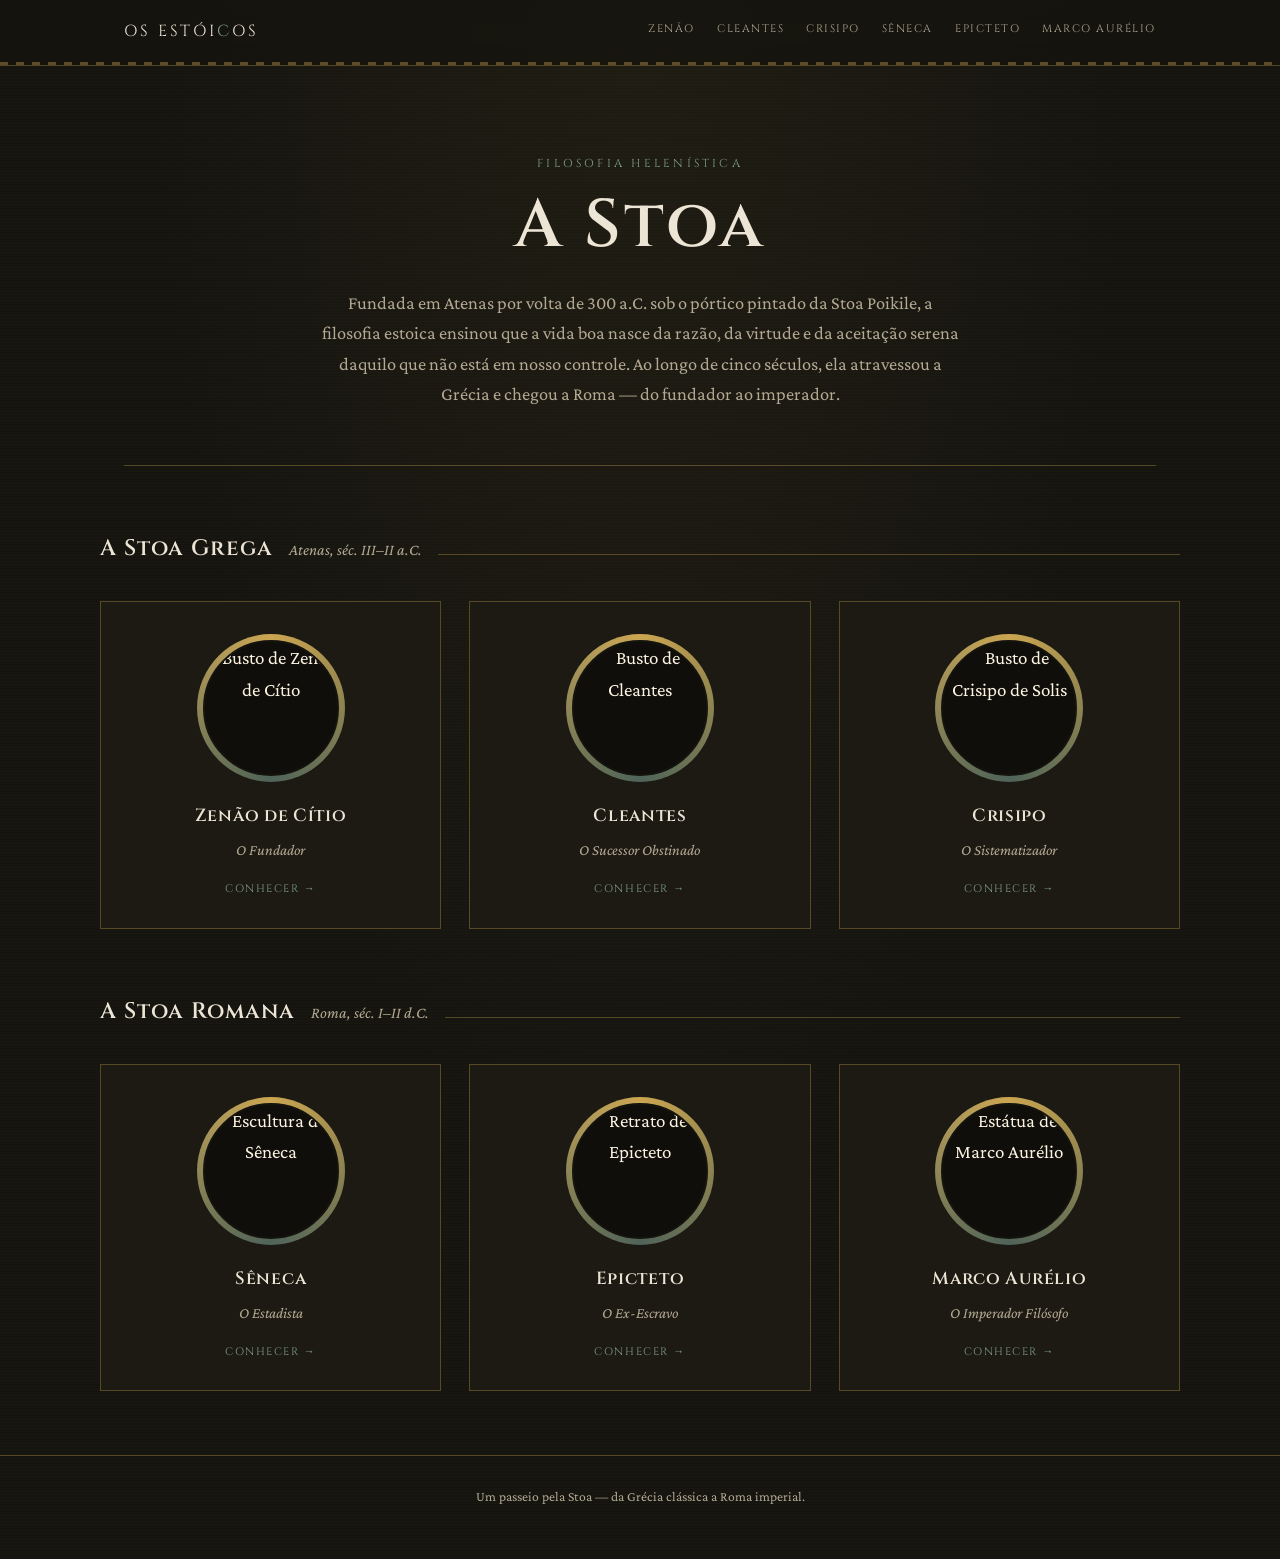
==== index.html @ 4e1180bf "Add files via upload" ====
<!DOCTYPE html>
<html lang="pt-BR">
<head>
<meta charset="UTF-8">
<meta name="viewport" content="width=device-width, initial-scale=1.0">
<title>Os Estóicos — A Stoa</title>
<link rel="stylesheet" href="style.css">
</head>
<body>

<header class="frieze">
  <div class="frieze-inner">
    <div class="brand">OS ESTÓI<span>C</span>OS</div>
    <nav class="frieze-links" aria-label="Filósofos">
      <a href="zenao.html">Zenão</a>
      <a href="cleantes.html">Cleantes</a>
      <a href="crisipo.html">Crisipo</a>
      <a href="seneca.html">Sêneca</a>
      <a href="epicteto.html">Epicteto</a>
      <a href="marco-aurelio.html">Marco Aurélio</a>
    </nav>
  </div>
</header>

<main>
  <section class="hero wrap">
    <span class="eyebrow">Filosofia Helenística</span>
    <h1>A Stoa</h1>
    <p class="lede">
      Fundada em Atenas por volta de 300 a.C. sob o pórtico pintado da Stoa Poikile,
      a filosofia estoica ensinou que a vida boa nasce da razão, da virtude e da
      aceitação serena daquilo que não está em nosso controle. Ao longo de cinco
      séculos, ela atravessou a Grécia e chegou a Roma — do fundador ao imperador.
    </p>
  </section>

  <div class="wrap"><hr class="rule"></div>

  <section class="section wrap">
    <div class="era-head">
      <h2>A Stoa Grega</h2>
      <span class="years">Atenas, séc. III–II a.C.</span>
    </div>
    <div class="stele-grid">

      <article class="stele">
        <div class="coin">
          <div class="coin-inner">
            <img src="https://commons.wikimedia.org/wiki/Special:FilePath/Zeno_of_Citium_bust,_Farnese_collection_(Naples).jpg?width=400" alt="Busto de Zenão de Cítio">
          </div>
        </div>
        <h3>Zenão de Cítio</h3>
        <span class="epithet">O Fundador</span>
        <a class="goto" href="zenao.html">Conhecer →</a>
      </article>

      <article class="stele">
        <div class="coin">
          <div class="coin-inner">
            <img src="https://commons.wikimedia.org/wiki/Special:FilePath/Bust_of_the_Stoic_Philosopher_Cleanthes.jpg?width=400" alt="Busto de Cleantes">
          </div>
        </div>
        <h3>Cleantes</h3>
        <span class="epithet">O Sucessor Obstinado</span>
        <a class="goto" href="cleantes.html">Conhecer →</a>
      </article>

      <article class="stele">
        <div class="coin">
          <div class="coin-inner">
            <img src="https://commons.wikimedia.org/wiki/Special:FilePath/Chrysippus_of_Soli.jpg?width=400" alt="Busto de Crisipo de Solis">
          </div>
        </div>
        <h3>Crisipo</h3>
        <span class="epithet">O Sistematizador</span>
        <a class="goto" href="crisipo.html">Conhecer →</a>
      </article>

    </div>
  </section>

  <section class="section wrap" style="padding-top:0">
    <div class="era-head">
      <h2>A Stoa Romana</h2>
      <span class="years">Roma, séc. I–II d.C.</span>
    </div>
    <div class="stele-grid">

      <article class="stele">
        <div class="coin">
          <div class="coin-inner">
            <img src="https://commons.wikimedia.org/wiki/Special:FilePath/Seneca_antique_sculpture.JPG?width=400" alt="Escultura de Sêneca">
          </div>
        </div>
        <h3>Sêneca</h3>
        <span class="epithet">O Estadista</span>
        <a class="goto" href="seneca.html">Conhecer →</a>
      </article>

      <article class="stele">
        <div class="coin">
          <div class="coin-inner">
            <img src="https://commons.wikimedia.org/wiki/Special:FilePath/Epictetus.jpg?width=400" alt="Retrato de Epicteto">
          </div>
        </div>
        <h3>Epicteto</h3>
        <span class="epithet">O Ex-Escravo</span>
        <a class="goto" href="epicteto.html">Conhecer →</a>
      </article>

      <article class="stele">
        <div class="coin">
          <div class="coin-inner">
            <img src="https://commons.wikimedia.org/wiki/Special:FilePath/Marcus_Aurelius_Capitoline_Hill_September_2015-1.jpg?width=400" alt="Estátua de Marco Aurélio">
          </div>
        </div>
        <h3>Marco Aurélio</h3>
        <span class="epithet">O Imperador Filósofo</span>
        <a class="goto" href="marco-aurelio.html">Conhecer →</a>
      </article>

    </div>
  </section>
</main>

<footer>
  <div class="wrap">Um passeio pela Stoa — da Grécia clássica a Roma imperial.</div>
</footer>

</body>
</html>
---- style.css ----
@import url('https://fonts.googleapis.com/css2?family=Cinzel:wght@500;600;700&family=Crimson+Pro:ital,wght@0,400;0,500;0,600;1,400&display=swap');

:root{
  --bg: #15140f;
  --bg-panel: #1c1a13;
  --marble: #ece4d4;
  --marble-dim: #b3a993;
  --verdigris: #7fa08c;
  --verdigris-dim: #4f6459;
  --terracotta: #b4502f;
  --gold: #c9a24a;
  --rule: rgba(201,162,74,0.35);
  --maxw: 1080px;
}

*{ box-sizing: border-box; }

html{ scroll-behavior: smooth; }

body{
  margin:0;
  background: var(--bg);
  background-image:
    radial-gradient(ellipse at top, rgba(201,162,74,0.06), transparent 55%),
    repeating-linear-gradient(180deg, rgba(255,255,255,0.012) 0px, rgba(255,255,255,0.012) 1px, transparent 1px, transparent 3px);
  color: var(--marble);
  font-family: 'Crimson Pro', Georgia, serif;
  font-size: 19px;
  line-height: 1.65;
  -webkit-font-smoothing: antialiased;
}

a{ color: var(--verdigris); text-decoration: none; }
a:hover{ color: var(--gold); }
a:focus-visible, button:focus-visible{ outline: 2px solid var(--gold); outline-offset: 3px; }

h1,h2,h3, .display{
  font-family: 'Cinzel', serif;
  letter-spacing: 0.04em;
  font-weight: 600;
  color: var(--marble);
  margin: 0;
}

.eyebrow{
  font-family: 'Cinzel', serif;
  font-size: 0.72rem;
  letter-spacing: 0.28em;
  text-transform: uppercase;
  color: var(--verdigris);
}

/* ---------- frieze nav ---------- */
.frieze{
  position: sticky;
  top: 0;
  z-index: 50;
  border-bottom: 1px solid var(--rule);
  background: rgba(21,20,15,0.78);
  backdrop-filter: blur(10px) saturate(1.1);
  -webkit-backdrop-filter: blur(10px) saturate(1.1);
}
/* delicate gold key-pattern hairline beneath the nav */
.frieze::after{
  content:"";
  display:block;
  height:3px;
  background-image: repeating-linear-gradient(
    90deg,
    var(--gold) 0 8px,
    transparent 8px 16px
  );
  opacity: 0.4;
}
.frieze-inner{
  max-width: var(--maxw);
  margin: 0 auto;
  padding: 18px 24px;
  display:flex;
  align-items:center;
  justify-content: space-between;
  gap: 20px;
  flex-wrap: wrap;
}
.brand{
  font-family:'Cinzel', serif;
  font-size: 1rem;
  letter-spacing: 0.18em;
  color: var(--marble);
  white-space: nowrap;
}
.brand span{ color: var(--verdigris); }
.frieze-links{
  display:flex;
  gap: 22px;
  flex-wrap: wrap;
  font-family:'Cinzel', serif;
  font-size: 0.68rem;
  letter-spacing: 0.14em;
  text-transform: uppercase;
}
.frieze-links a{
  color: var(--marble-dim);
  padding-bottom: 4px;
  border-bottom: 1px solid transparent;
}
.frieze-links a:hover{ color: var(--marble); border-color: var(--rule); }
.frieze-links a.current{ color: var(--gold); border-color: var(--gold); }

/* ---------- layout helpers ---------- */
.wrap{ max-width: var(--maxw); margin: 0 auto; padding: 0 24px; }
.section{ padding: 64px 0; }
.rule{
  height:1px;
  background: var(--rule);
  border:none;
  margin: 0;
}

/* ---------- entrance animation ---------- */
@keyframes fadeUp{
  from{ opacity:0; transform: translateY(16px); }
  to{ opacity:1; transform: translateY(0); }
}
.fade-in{
  animation: fadeUp 0.8s cubic-bezier(.2,.7,.3,1) both;
}

/* ---------- home hero ---------- */
.hero{ padding: 88px 0 56px; text-align:center; }
.hero .eyebrow{ display:block; margin-bottom: 18px; animation: fadeUp 0.7s ease both; }
.hero h1{
  font-size: clamp(2.4rem, 6vw, 4.2rem);
  line-height: 1.05;
  animation: fadeUp 0.8s ease both 0.08s;
}
.hero p.lede{
  max-width: 640px;
  margin: 26px auto 0;
  color: var(--marble-dim);
  font-size: 1.15rem;
  animation: fadeUp 0.9s ease both 0.16s;
}

/* ---------- coin medallion ---------- */
.coin{
  position: relative;
  width: 148px; height:148px;
  margin: 0 auto;
  border-radius: 50%;
  padding: 6px;
  background:
    radial-gradient(circle at 30% 25%, rgba(255,255,255,0.08), transparent 60%),
    conic-gradient(from 0deg, var(--gold), var(--verdigris-dim), var(--gold));
  transition: box-shadow 0.4s ease, transform 0.4s ease;
  animation: fadeUp 0.8s ease both;
}
.coin-inner{
  width:100%; height:100%;
  border-radius:50%;
  overflow:hidden;
  border: 2px solid var(--bg);
  background: #0f0e0a;
}
.coin-inner img{
  width:100%; height:100%;
  object-fit: cover;
  filter: grayscale(0.55) sepia(0.18) contrast(1.05);
  display:block;
  transition: filter 0.4s ease, transform 0.6s ease;
}
.coin.large{ width: 220px; height:220px; }

.stele:hover .coin,
.p-hero .coin:hover{
  box-shadow: 0 0 0 6px rgba(201,162,74,0.12), 0 8px 28px rgba(0,0,0,0.45);
  transform: scale(1.03);
}
.stele:hover .coin-inner img{
  filter: grayscale(0.25) sepia(0.22) contrast(1.08);
  transform: scale(1.06);
}

/* ---------- era group ---------- */
.era-head{
  display:flex;
  align-items:baseline;
  gap: 16px;
  margin-bottom: 34px;
}
.era-head h2{ font-size: 1.4rem; }
.era-head .years{ color: var(--marble-dim); font-family:'Crimson Pro',serif; font-style: italic; font-size:1rem; }
.era-head::after{
  content:"";
  flex:1;
  height:1px;
  background: var(--rule);
}

.stele-grid{
  display:grid;
  grid-template-columns: repeat(3, 1fr);
  gap: 28px;
}
@media (max-width: 720px){
  .stele-grid{ grid-template-columns: 1fr; }
}

.stele{
  background: var(--bg-panel);
  border: 1px solid var(--rule);
  padding: 32px 22px 26px;
  text-align:center;
  transition: transform 0.25s ease, border-color 0.25s ease, background 0.25s ease, box-shadow 0.25s ease;
  animation: fadeUp 0.7s ease both;
}
.stele-grid > .stele:nth-child(1){ animation-delay: 0.05s; }
.stele-grid > .stele:nth-child(2){ animation-delay: 0.14s; }
.stele-grid > .stele:nth-child(3){ animation-delay: 0.23s; }

.stele:hover{
  transform: translateY(-6px);
  border-color: var(--gold);
  background: #221f16;
  box-shadow: 0 14px 32px rgba(0,0,0,0.35);
}
.stele h3{
  margin-top: 20px;
  font-size: 1.1rem;
}
.stele .epithet{
  display:block;
  margin-top: 6px;
  font-style: italic;
  color: var(--marble-dim);
  font-size: 0.95rem;
}
.stele .goto{
  display:inline-block;
  margin-top: 18px;
  font-family:'Cinzel', serif;
  font-size: 0.68rem;
  letter-spacing: 0.14em;
  text-transform: uppercase;
  transition: letter-spacing 0.3s ease, color 0.3s ease;
}
.stele:hover .goto{
  letter-spacing: 0.2em;
  color: var(--gold);
}

/* ---------- philosopher page ---------- */
.p-hero{
  text-align:center;
  padding: 72px 0 40px;
}
.p-hero h1{
  margin-top: 26px;
  font-size: clamp(2rem, 5vw, 3rem);
  animation: fadeUp 0.8s ease both 0.08s;
}
.p-hero .epithet{
  display:block;
  margin-top: 10px;
  font-style: italic;
  color: var(--marble-dim);
  font-size: 1.1rem;
  animation: fadeUp 0.8s ease both 0.14s;
}
.p-hero .dates{
  display:block;
  margin-top: 8px;
  color: var(--verdigris);
  font-family:'Cinzel', serif;
  font-size: 0.78rem;
  letter-spacing: 0.16em;
  animation: fadeUp 0.8s ease both 0.2s;
}

.content-grid{
  display:grid;
  grid-template-columns: 1fr;
  gap: 46px;
  max-width: 760px;
  margin: 0 auto;
  animation: fadeUp 0.8s ease both 0.1s;
}
.content-grid h2{
  font-size: 1.15rem;
  margin-bottom: 16px;
  padding-bottom: 12px;
  border-bottom: 1px solid var(--rule);
}
.content-grid p{ margin: 0 0 14px; color: var(--marble); }
.content-grid p:last-child{ margin-bottom: 0; }

.quote-block{
  position: relative;
  max-width: 700px;
  margin: 10px auto 0;
  padding: 30px 34px;
  background: var(--bg-panel);
  border-left: 3px solid var(--verdigris);
  border-right: 3px solid var(--verdigris);
  font-style: italic;
  color: var(--marble);
  text-align:center;
  font-size: 1.15rem;
  animation: fadeUp 0.9s ease both 0.2s;
}
.quote-block::before{
  content: "\201C";
  position: absolute;
  top: -6px;
  left: 18px;
  font-family: Georgia, serif;
  font-style: normal;
  font-size: 3.4rem;
  color: var(--gold);
  opacity: 0.5;
  line-height: 1;
}
.quote-block cite{
  display:block;
  margin-top: 14px;
  font-style: normal;
  font-family:'Cinzel', serif;
  font-size: 0.68rem;
  letter-spacing: 0.14em;
  color: var(--marble-dim);
  text-transform: uppercase;
}

footer{
  border-top: 1px solid var(--rule);
  padding: 30px 0 50px;
  text-align:center;
  color: var(--marble-dim);
  font-size: 0.85rem;
}
footer a{ color: var(--verdigris); }

.back-link{
  display:inline-block;
  margin: 0 auto 10px;
  font-family:'Cinzel', serif;
  font-size: 0.72rem;
  letter-spacing: 0.14em;
  text-transform: uppercase;
  transition: transform 0.25s ease, color 0.25s ease;
}
.back-link:hover{
  transform: translateX(-4px);
  color: var(--gold);
}

@media (prefers-reduced-motion: reduce){
  *{ transition: none !important; animation: none !important; }
}
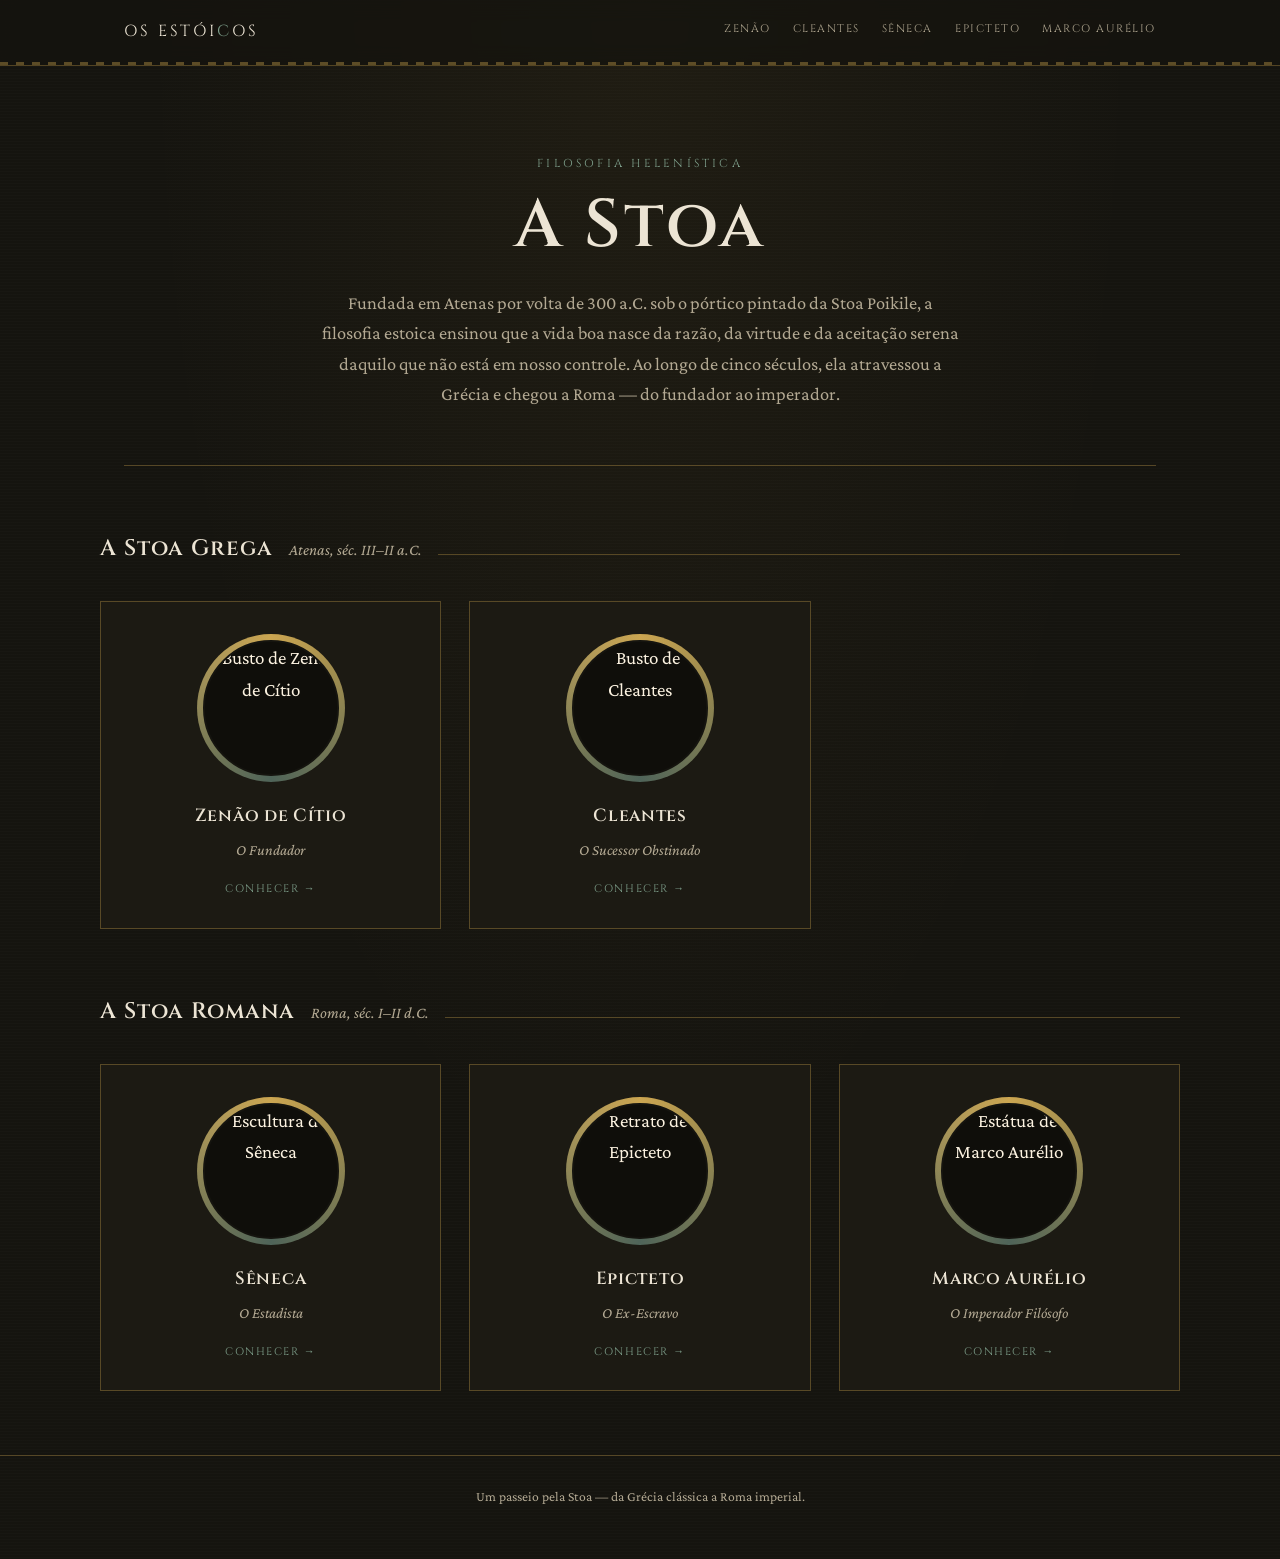
==== commit dcfc5d35: "novo index.html sem crisipo" ====
--- a/index.html
+++ b/index.html
@@ -7,21 +7,20 @@
 <link rel="stylesheet" href="style.css">
 </head>
 <body>
-
+ 
 <header class="frieze">
   <div class="frieze-inner">
     <div class="brand">OS ESTÓI<span>C</span>OS</div>
     <nav class="frieze-links" aria-label="Filósofos">
       <a href="zenao.html">Zenão</a>
       <a href="cleantes.html">Cleantes</a>
-      <a href="crisipo.html">Crisipo</a>
       <a href="seneca.html">Sêneca</a>
       <a href="epicteto.html">Epicteto</a>
       <a href="marco-aurelio.html">Marco Aurélio</a>
     </nav>
   </div>
 </header>
-
+ 
 <main>
   <section class="hero wrap">
     <span class="eyebrow">Filosofia Helenística</span>
@@ -33,16 +32,16 @@
       séculos, ela atravessou a Grécia e chegou a Roma — do fundador ao imperador.
     </p>
   </section>
-
+ 
   <div class="wrap"><hr class="rule"></div>
-
+ 
   <section class="section wrap">
     <div class="era-head">
       <h2>A Stoa Grega</h2>
       <span class="years">Atenas, séc. III–II a.C.</span>
     </div>
     <div class="stele-grid">
-
+ 
       <article class="stele">
         <div class="coin">
           <div class="coin-inner">
@@ -53,7 +52,7 @@
         <span class="epithet">O Fundador</span>
         <a class="goto" href="zenao.html">Conhecer →</a>
       </article>
-
+ 
       <article class="stele">
         <div class="coin">
           <div class="coin-inner">
@@ -64,28 +63,17 @@
         <span class="epithet">O Sucessor Obstinado</span>
         <a class="goto" href="cleantes.html">Conhecer →</a>
       </article>
-
-      <article class="stele">
-        <div class="coin">
-          <div class="coin-inner">
-            <img src="https://commons.wikimedia.org/wiki/Special:FilePath/Chrysippus_of_Soli.jpg?width=400" alt="Busto de Crisipo de Solis">
-          </div>
-        </div>
-        <h3>Crisipo</h3>
-        <span class="epithet">O Sistematizador</span>
-        <a class="goto" href="crisipo.html">Conhecer →</a>
-      </article>
-
+ 
     </div>
   </section>
-
+ 
   <section class="section wrap" style="padding-top:0">
     <div class="era-head">
       <h2>A Stoa Romana</h2>
       <span class="years">Roma, séc. I–II d.C.</span>
     </div>
     <div class="stele-grid">
-
+ 
       <article class="stele">
         <div class="coin">
           <div class="coin-inner">
@@ -96,7 +84,7 @@
         <span class="epithet">O Estadista</span>
         <a class="goto" href="seneca.html">Conhecer →</a>
       </article>
-
+ 
       <article class="stele">
         <div class="coin">
           <div class="coin-inner">
@@ -107,7 +95,7 @@
         <span class="epithet">O Ex-Escravo</span>
         <a class="goto" href="epicteto.html">Conhecer →</a>
       </article>
-
+ 
       <article class="stele">
         <div class="coin">
           <div class="coin-inner">
@@ -118,13 +106,17 @@
         <span class="epithet">O Imperador Filósofo</span>
         <a class="goto" href="marco-aurelio.html">Conhecer →</a>
       </article>
-
+ 
     </div>
   </section>
 </main>
-
+ 
 <footer>
   <div class="wrap">Um passeio pela Stoa — da Grécia clássica a Roma imperial.</div>
+</footer>
+ 
+</body>
+</html>
 </footer>
 
 </body>
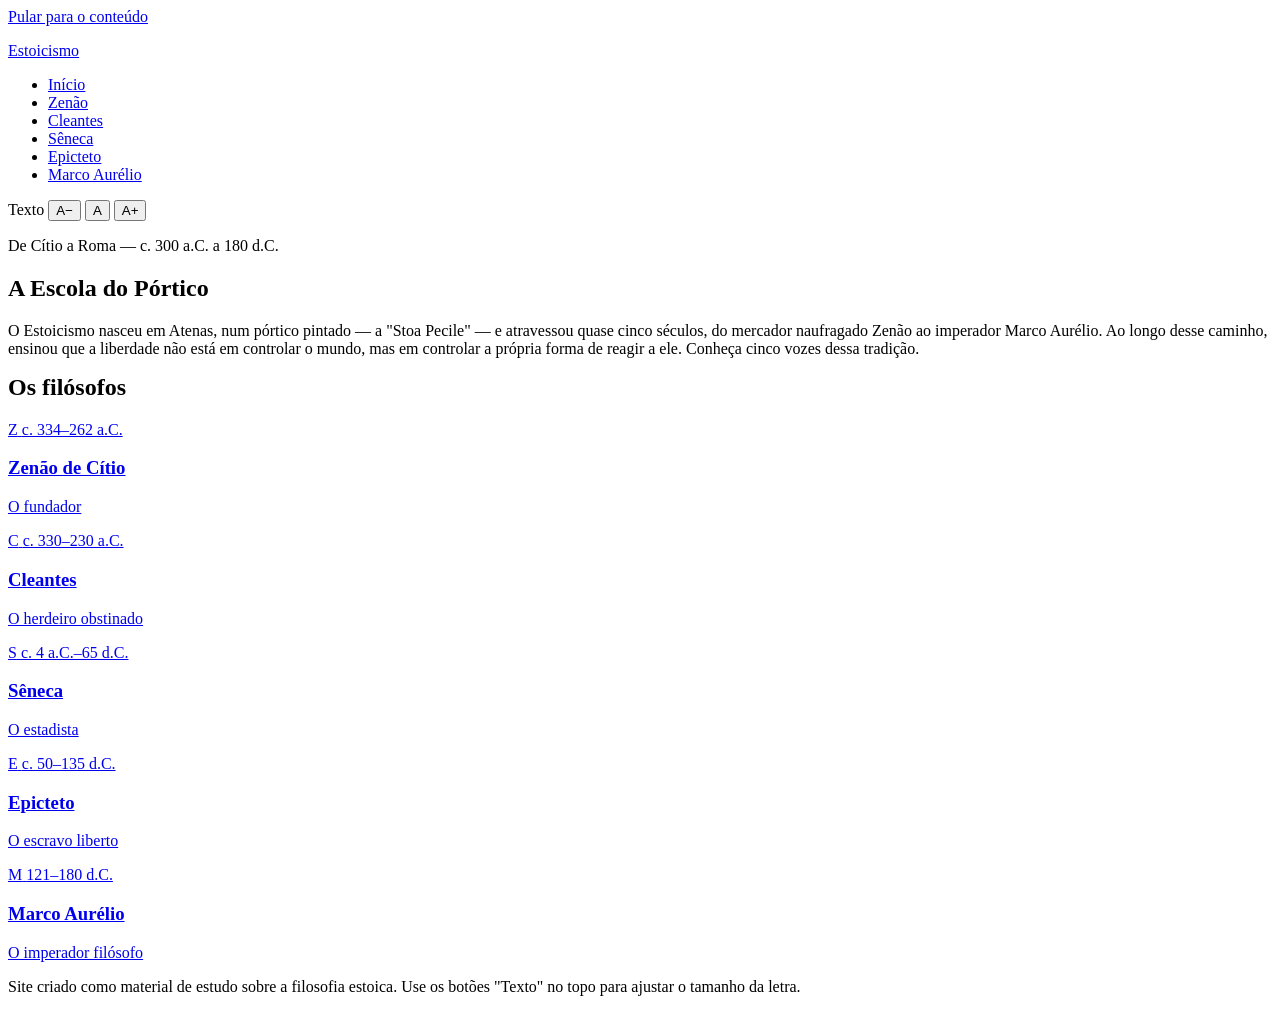
==== commit 61fb615c: "Update index.html" ====
--- a/index.html
+++ b/index.html
@@ -3,121 +3,99 @@
 <head>
 <meta charset="UTF-8">
 <meta name="viewport" content="width=device-width, initial-scale=1.0">
-<title>Os Estóicos — A Stoa</title>
+<title>Estoicismo — Filósofos da Stoa</title>
+<meta name="description" content="Um guia sobre os principais filósofos estoicos: Zenão, Cleantes, Sêneca, Epicteto e Marco Aurélio.">
+<link rel="preconnect" href="https://fonts.googleapis.com">
+<link href="https://fonts.googleapis.com/css2?family=Atkinson+Hyperlegible:ital,wght@0,400;0,700;1,400&family=Cinzel:wght@500;700&display=swap" rel="stylesheet">
 <link rel="stylesheet" href="style.css">
 </head>
 <body>
- 
-<header class="frieze">
-  <div class="frieze-inner">
-    <div class="brand">OS ESTÓI<span>C</span>OS</div>
-    <nav class="frieze-links" aria-label="Filósofos">
-      <a href="zenao.html">Zenão</a>
-      <a href="cleantes.html">Cleantes</a>
-      <a href="seneca.html">Sêneca</a>
-      <a href="epicteto.html">Epicteto</a>
-      <a href="marco-aurelio.html">Marco Aurélio</a>
+<a class="skip-link" href="#conteudo">Pular para o conteúdo</a>
+
+<header class="site-header">
+  <div class="header-inner">
+    <p class="site-title"><a href="index.html">Estoicismo</a></p>
+    <nav class="main-nav" aria-label="Navegação principal">
+      <ul>
+        <li><a href="index.html" aria-current="page">Início</a></li>
+        <li><a href="zenao.html">Zenão</a></li>
+        <li><a href="cleantes.html">Cleantes</a></li>
+        <li><a href="seneca.html">Sêneca</a></li>
+        <li><a href="epicteto.html">Epicteto</a></li>
+        <li><a href="marco-aurelio.html">Marco Aurélio</a></li>
+      </ul>
     </nav>
+    <div class="font-controls" role="group" aria-label="Ajustar tamanho do texto">
+      <span>Texto</span>
+      <button id="font-decrease" type="button" aria-label="Diminuir tamanho do texto">A−</button>
+      <button id="font-reset" type="button" aria-label="Restaurar tamanho padrão do texto">A</button>
+      <button id="font-increase" type="button" aria-label="Aumentar tamanho do texto">A+</button>
+    </div>
   </div>
 </header>
- 
-<main>
-  <section class="hero wrap">
-    <span class="eyebrow">Filosofia Helenística</span>
-    <h1>A Stoa</h1>
-    <p class="lede">
-      Fundada em Atenas por volta de 300 a.C. sob o pórtico pintado da Stoa Poikile,
-      a filosofia estoica ensinou que a vida boa nasce da razão, da virtude e da
-      aceitação serena daquilo que não está em nosso controle. Ao longo de cinco
-      séculos, ela atravessou a Grécia e chegou a Roma — do fundador ao imperador.
-    </p>
+
+<main id="conteudo">
+
+  <section class="hero">
+    <p class="eyebrow">De Cítio a Roma — c. 300 a.C. a 180 d.C.</p>
+    <h1>A Escola do Pórtico</h1>
+    <p class="lede">O Estoicismo nasceu em Atenas, num pórtico pintado — a "Stoa Pecile" — e atravessou quase cinco
+    séculos, do mercador naufragado Zenão ao imperador Marco Aurélio. Ao longo desse caminho, ensinou que a
+    liberdade não está em controlar o mundo, mas em controlar a própria forma de reagir a ele. Conheça cinco
+    vozes dessa tradição.</p>
   </section>
- 
-  <div class="wrap"><hr class="rule"></div>
- 
-  <section class="section wrap">
-    <div class="era-head">
-      <h2>A Stoa Grega</h2>
-      <span class="years">Atenas, séc. III–II a.C.</span>
-    </div>
-    <div class="stele-grid">
- 
-      <article class="stele">
-        <div class="coin">
-          <div class="coin-inner">
-            <img src="https://commons.wikimedia.org/wiki/Special:FilePath/Zeno_of_Citium_bust,_Farnese_collection_(Naples).jpg?width=400" alt="Busto de Zenão de Cítio">
-          </div>
-        </div>
+
+  <section class="timeline" aria-labelledby="filosofos-titulo">
+    <h2 id="filosofos-titulo" style="margin-top:0;">Os filósofos</h2>
+    <div class="timeline-track" aria-hidden="true"></div>
+
+    <div class="philosopher-grid">
+
+      <a class="philo-card" href="zenao.html">
+        <span class="philo-portrait placeholder" aria-hidden="true">Z</span>
+        <span class="era">c. 334–262 a.C.</span>
         <h3>Zenão de Cítio</h3>
-        <span class="epithet">O Fundador</span>
-        <a class="goto" href="zenao.html">Conhecer →</a>
-      </article>
- 
-      <article class="stele">
-        <div class="coin">
-          <div class="coin-inner">
-            <img src="https://commons.wikimedia.org/wiki/Special:FilePath/Bust_of_the_Stoic_Philosopher_Cleanthes.jpg?width=400" alt="Busto de Cleantes">
-          </div>
-        </div>
+        <p class="epithet">O fundador</p>
+      </a>
+
+      <a class="philo-card" href="cleantes.html">
+        <span class="philo-portrait placeholder" aria-hidden="true">C</span>
+        <span class="era">c. 330–230 a.C.</span>
         <h3>Cleantes</h3>
-        <span class="epithet">O Sucessor Obstinado</span>
-        <a class="goto" href="cleantes.html">Conhecer →</a>
-      </article>
- 
+        <p class="epithet">O herdeiro obstinado</p>
+      </a>
+
+      <a class="philo-card" href="seneca.html">
+        <span class="philo-portrait placeholder" aria-hidden="true">S</span>
+        <span class="era">c. 4 a.C.–65 d.C.</span>
+        <h3>Sêneca</h3>
+        <p class="epithet">O estadista</p>
+      </a>
+
+      <a class="philo-card" href="epicteto.html">
+        <span class="philo-portrait placeholder" aria-hidden="true">E</span>
+        <span class="era">c. 50–135 d.C.</span>
+        <h3>Epicteto</h3>
+        <p class="epithet">O escravo liberto</p>
+      </a>
+
+      <a class="philo-card" href="marco-aurelio.html">
+        <span class="philo-portrait placeholder" aria-hidden="true">M</span>
+        <span class="era">121–180 d.C.</span>
+        <h3>Marco Aurélio</h3>
+        <p class="epithet">O imperador filósofo</p>
+      </a>
+
     </div>
   </section>
- 
-  <section class="section wrap" style="padding-top:0">
-    <div class="era-head">
-      <h2>A Stoa Romana</h2>
-      <span class="years">Roma, séc. I–II d.C.</span>
-    </div>
-    <div class="stele-grid">
- 
-      <article class="stele">
-        <div class="coin">
-          <div class="coin-inner">
-            <img src="https://commons.wikimedia.org/wiki/Special:FilePath/Seneca_antique_sculpture.JPG?width=400" alt="Escultura de Sêneca">
-          </div>
-        </div>
-        <h3>Sêneca</h3>
-        <span class="epithet">O Estadista</span>
-        <a class="goto" href="seneca.html">Conhecer →</a>
-      </article>
- 
-      <article class="stele">
-        <div class="coin">
-          <div class="coin-inner">
-            <img src="https://commons.wikimedia.org/wiki/Special:FilePath/Epictetus.jpg?width=400" alt="Retrato de Epicteto">
-          </div>
-        </div>
-        <h3>Epicteto</h3>
-        <span class="epithet">O Ex-Escravo</span>
-        <a class="goto" href="epicteto.html">Conhecer →</a>
-      </article>
- 
-      <article class="stele">
-        <div class="coin">
-          <div class="coin-inner">
-            <img src="https://commons.wikimedia.org/wiki/Special:FilePath/Marcus_Aurelius_Capitoline_Hill_September_2015-1.jpg?width=400" alt="Estátua de Marco Aurélio">
-          </div>
-        </div>
-        <h3>Marco Aurélio</h3>
-        <span class="epithet">O Imperador Filósofo</span>
-        <a class="goto" href="marco-aurelio.html">Conhecer →</a>
-      </article>
- 
-    </div>
-  </section>
+
 </main>
- 
-<footer>
-  <div class="wrap">Um passeio pela Stoa — da Grécia clássica a Roma imperial.</div>
+
+<footer class="site-footer">
+  <p>Site criado como material de estudo sobre a filosofia estoica. Use os botões "Texto" no topo para ajustar o
+  tamanho da letra.</p>
 </footer>
- 
+
+<script src="script.js"></script>
 </body>
 </html>
-</footer>
-
-</body>
-</html>
--- a/style.css
+++ b/style.css
@@ -1,357 +1,23 @@
+
 @import url('https://fonts.googleapis.com/css2?family=Cinzel:wght@500;600;700&family=Crimson+Pro:ital,wght@0,400;0,500;0,600;1,400&display=swap');
-
+ 
+/* ============================================================
+   Paleta de alto contraste, pensada para usuários com baixa
+   visão: todas as combinações de texto/fundo abaixo atingem
+   no mínimo o padrão WCAG AA (a maioria alcança AAA, 7:1+).
+   ============================================================ */
 :root{
-  --bg: #15140f;
-  --bg-panel: #1c1a13;
-  --marble: #ece4d4;
-  --marble-dim: #b3a993;
-  --verdigris: #7fa08c;
+  --bg: #0b0a08;             /* quase preto, fundo principal */
+  --bg-panel: #17140e;       /* painéis/cartões, levemente mais claro */
+  --marble: #fbf7ec;         /* texto principal — contraste ~18:1 sobre --bg */
+  --marble-dim: #d9cfb8;     /* texto secundário — contraste ~11:1 sobre --bg */
+  --verdigris: #8fd6b4;      /* verde-bronze claro — contraste ~10:1 sobre --bg */
   --verdigris-dim: #4f6459;
-  --terracotta: #b4502f;
-  --gold: #c9a24a;
-  --rule: rgba(201,162,74,0.35);
+  --terracotta: #ff9466;     /* laranja-terracota claro, só para realces pontuais */
+  --gold: #f0c563;           /* dourado claro — contraste ~12:1 sobre --bg */
+  --focus: #ffe066;          /* amarelo vivo, reservado só para o anel de foco */
+  --rule: rgba(240,197,99,0.65);
   --maxw: 1080px;
-}
-
-*{ box-sizing: border-box; }
-
-html{ scroll-behavior: smooth; }
-
-body{
-  margin:0;
-  background: var(--bg);
-  background-image:
-    radial-gradient(ellipse at top, rgba(201,162,74,0.06), transparent 55%),
-    repeating-linear-gradient(180deg, rgba(255,255,255,0.012) 0px, rgba(255,255,255,0.012) 1px, transparent 1px, transparent 3px);
-  color: var(--marble);
-  font-family: 'Crimson Pro', Georgia, serif;
-  font-size: 19px;
-  line-height: 1.65;
-  -webkit-font-smoothing: antialiased;
-}
-
-a{ color: var(--verdigris); text-decoration: none; }
-a:hover{ color: var(--gold); }
-a:focus-visible, button:focus-visible{ outline: 2px solid var(--gold); outline-offset: 3px; }
-
-h1,h2,h3, .display{
-  font-family: 'Cinzel', serif;
-  letter-spacing: 0.04em;
-  font-weight: 600;
-  color: var(--marble);
-  margin: 0;
-}
-
-.eyebrow{
-  font-family: 'Cinzel', serif;
-  font-size: 0.72rem;
-  letter-spacing: 0.28em;
-  text-transform: uppercase;
-  color: var(--verdigris);
-}
-
-/* ---------- frieze nav ---------- */
-.frieze{
-  position: sticky;
-  top: 0;
-  z-index: 50;
-  border-bottom: 1px solid var(--rule);
-  background: rgba(21,20,15,0.78);
-  backdrop-filter: blur(10px) saturate(1.1);
-  -webkit-backdrop-filter: blur(10px) saturate(1.1);
-}
-/* delicate gold key-pattern hairline beneath the nav */
-.frieze::after{
-  content:"";
-  display:block;
-  height:3px;
-  background-image: repeating-linear-gradient(
-    90deg,
-    var(--gold) 0 8px,
-    transparent 8px 16px
-  );
-  opacity: 0.4;
-}
-.frieze-inner{
-  max-width: var(--maxw);
-  margin: 0 auto;
-  padding: 18px 24px;
-  display:flex;
-  align-items:center;
-  justify-content: space-between;
-  gap: 20px;
-  flex-wrap: wrap;
-}
-.brand{
-  font-family:'Cinzel', serif;
-  font-size: 1rem;
-  letter-spacing: 0.18em;
-  color: var(--marble);
-  white-space: nowrap;
-}
-.brand span{ color: var(--verdigris); }
-.frieze-links{
-  display:flex;
-  gap: 22px;
-  flex-wrap: wrap;
-  font-family:'Cinzel', serif;
-  font-size: 0.68rem;
-  letter-spacing: 0.14em;
-  text-transform: uppercase;
-}
-.frieze-links a{
-  color: var(--marble-dim);
-  padding-bottom: 4px;
-  border-bottom: 1px solid transparent;
-}
-.frieze-links a:hover{ color: var(--marble); border-color: var(--rule); }
-.frieze-links a.current{ color: var(--gold); border-color: var(--gold); }
-
-/* ---------- layout helpers ---------- */
-.wrap{ max-width: var(--maxw); margin: 0 auto; padding: 0 24px; }
-.section{ padding: 64px 0; }
-.rule{
-  height:1px;
-  background: var(--rule);
-  border:none;
-  margin: 0;
-}
-
-/* ---------- entrance animation ---------- */
-@keyframes fadeUp{
-  from{ opacity:0; transform: translateY(16px); }
-  to{ opacity:1; transform: translateY(0); }
-}
-.fade-in{
-  animation: fadeUp 0.8s cubic-bezier(.2,.7,.3,1) both;
-}
-
-/* ---------- home hero ---------- */
-.hero{ padding: 88px 0 56px; text-align:center; }
-.hero .eyebrow{ display:block; margin-bottom: 18px; animation: fadeUp 0.7s ease both; }
-.hero h1{
-  font-size: clamp(2.4rem, 6vw, 4.2rem);
-  line-height: 1.05;
-  animation: fadeUp 0.8s ease both 0.08s;
-}
-.hero p.lede{
-  max-width: 640px;
-  margin: 26px auto 0;
-  color: var(--marble-dim);
-  font-size: 1.15rem;
-  animation: fadeUp 0.9s ease both 0.16s;
-}
-
-/* ---------- coin medallion ---------- */
-.coin{
-  position: relative;
-  width: 148px; height:148px;
-  margin: 0 auto;
-  border-radius: 50%;
-  padding: 6px;
-  background:
-    radial-gradient(circle at 30% 25%, rgba(255,255,255,0.08), transparent 60%),
-    conic-gradient(from 0deg, var(--gold), var(--verdigris-dim), var(--gold));
-  transition: box-shadow 0.4s ease, transform 0.4s ease;
-  animation: fadeUp 0.8s ease both;
-}
-.coin-inner{
-  width:100%; height:100%;
-  border-radius:50%;
-  overflow:hidden;
-  border: 2px solid var(--bg);
-  background: #0f0e0a;
-}
-.coin-inner img{
-  width:100%; height:100%;
-  object-fit: cover;
-  filter: grayscale(0.55) sepia(0.18) contrast(1.05);
-  display:block;
-  transition: filter 0.4s ease, transform 0.6s ease;
-}
-.coin.large{ width: 220px; height:220px; }
-
-.stele:hover .coin,
-.p-hero .coin:hover{
-  box-shadow: 0 0 0 6px rgba(201,162,74,0.12), 0 8px 28px rgba(0,0,0,0.45);
-  transform: scale(1.03);
-}
-.stele:hover .coin-inner img{
-  filter: grayscale(0.25) sepia(0.22) contrast(1.08);
-  transform: scale(1.06);
-}
-
-/* ---------- era group ---------- */
-.era-head{
-  display:flex;
-  align-items:baseline;
-  gap: 16px;
-  margin-bottom: 34px;
-}
-.era-head h2{ font-size: 1.4rem; }
-.era-head .years{ color: var(--marble-dim); font-family:'Crimson Pro',serif; font-style: italic; font-size:1rem; }
-.era-head::after{
-  content:"";
-  flex:1;
-  height:1px;
-  background: var(--rule);
-}
-
-.stele-grid{
-  display:grid;
-  grid-template-columns: repeat(3, 1fr);
-  gap: 28px;
-}
-@media (max-width: 720px){
-  .stele-grid{ grid-template-columns: 1fr; }
-}
-
-.stele{
-  background: var(--bg-panel);
-  border: 1px solid var(--rule);
-  padding: 32px 22px 26px;
-  text-align:center;
-  transition: transform 0.25s ease, border-color 0.25s ease, background 0.25s ease, box-shadow 0.25s ease;
-  animation: fadeUp 0.7s ease both;
-}
-.stele-grid > .stele:nth-child(1){ animation-delay: 0.05s; }
-.stele-grid > .stele:nth-child(2){ animation-delay: 0.14s; }
-.stele-grid > .stele:nth-child(3){ animation-delay: 0.23s; }
-
-.stele:hover{
-  transform: translateY(-6px);
-  border-color: var(--gold);
-  background: #221f16;
-  box-shadow: 0 14px 32px rgba(0,0,0,0.35);
-}
-.stele h3{
-  margin-top: 20px;
-  font-size: 1.1rem;
-}
-.stele .epithet{
-  display:block;
-  margin-top: 6px;
-  font-style: italic;
-  color: var(--marble-dim);
-  font-size: 0.95rem;
-}
-.stele .goto{
-  display:inline-block;
-  margin-top: 18px;
-  font-family:'Cinzel', serif;
-  font-size: 0.68rem;
-  letter-spacing: 0.14em;
-  text-transform: uppercase;
-  transition: letter-spacing 0.3s ease, color 0.3s ease;
-}
-.stele:hover .goto{
-  letter-spacing: 0.2em;
-  color: var(--gold);
-}
-
-/* ---------- philosopher page ---------- */
-.p-hero{
-  text-align:center;
-  padding: 72px 0 40px;
-}
-.p-hero h1{
-  margin-top: 26px;
-  font-size: clamp(2rem, 5vw, 3rem);
-  animation: fadeUp 0.8s ease both 0.08s;
-}
-.p-hero .epithet{
-  display:block;
-  margin-top: 10px;
-  font-style: italic;
-  color: var(--marble-dim);
-  font-size: 1.1rem;
-  animation: fadeUp 0.8s ease both 0.14s;
-}
-.p-hero .dates{
-  display:block;
-  margin-top: 8px;
-  color: var(--verdigris);
-  font-family:'Cinzel', serif;
-  font-size: 0.78rem;
-  letter-spacing: 0.16em;
-  animation: fadeUp 0.8s ease both 0.2s;
-}
-
-.content-grid{
-  display:grid;
-  grid-template-columns: 1fr;
-  gap: 46px;
-  max-width: 760px;
-  margin: 0 auto;
-  animation: fadeUp 0.8s ease both 0.1s;
-}
-.content-grid h2{
-  font-size: 1.15rem;
-  margin-bottom: 16px;
-  padding-bottom: 12px;
-  border-bottom: 1px solid var(--rule);
-}
-.content-grid p{ margin: 0 0 14px; color: var(--marble); }
-.content-grid p:last-child{ margin-bottom: 0; }
-
-.quote-block{
-  position: relative;
-  max-width: 700px;
-  margin: 10px auto 0;
-  padding: 30px 34px;
-  background: var(--bg-panel);
-  border-left: 3px solid var(--verdigris);
-  border-right: 3px solid var(--verdigris);
-  font-style: italic;
-  color: var(--marble);
-  text-align:center;
-  font-size: 1.15rem;
-  animation: fadeUp 0.9s ease both 0.2s;
-}
-.quote-block::before{
-  content: "\201C";
-  position: absolute;
-  top: -6px;
-  left: 18px;
-  font-family: Georgia, serif;
-  font-style: normal;
-  font-size: 3.4rem;
-  color: var(--gold);
-  opacity: 0.5;
-  line-height: 1;
-}
-.quote-block cite{
-  display:block;
-  margin-top: 14px;
-  font-style: normal;
-  font-family:'Cinzel', serif;
-  font-size: 0.68rem;
-  letter-spacing: 0.14em;
-  color: var(--marble-dim);
-  text-transform: uppercase;
-}
-
-footer{
-  border-top: 1px solid var(--rule);
-  padding: 30px 0 50px;
-  text-align:center;
-  color: var(--marble-dim);
-  font-size: 0.85rem;
-}
-footer a{ color: var(--verdigris); }
-
-.back-link{
-  display:inline-block;
-  margin: 0 auto 10px;
-  font-family:'Cinzel', serif;
-  font-size: 0.72rem;
-  letter-spacing: 0.14em;
-  text-transform: uppercase;
-  transition: transform 0.25s ease, color 0.25s ease;
-}
-.back-link:hover{
-  transform: translateX(-4px);
-  color: var(--gold);
 }
 
 @media (prefers-reduced-motion: reduce){
